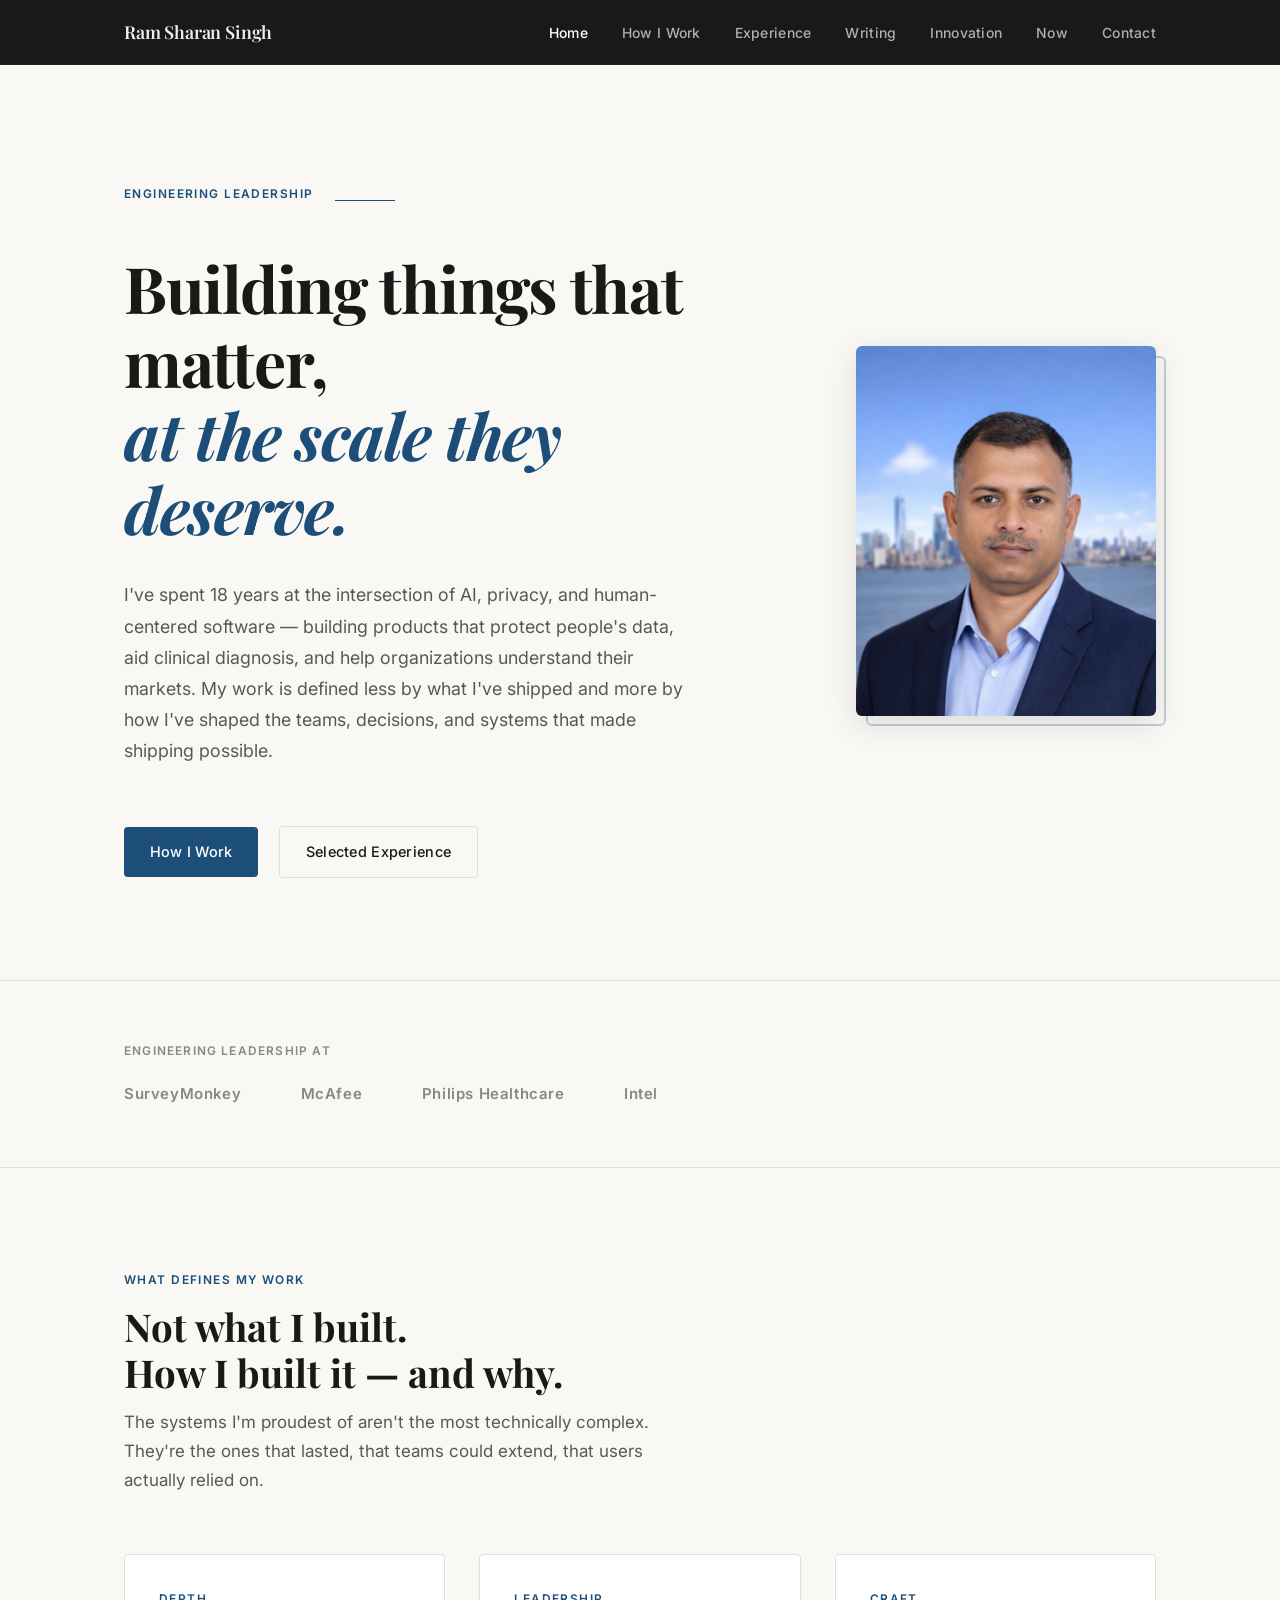
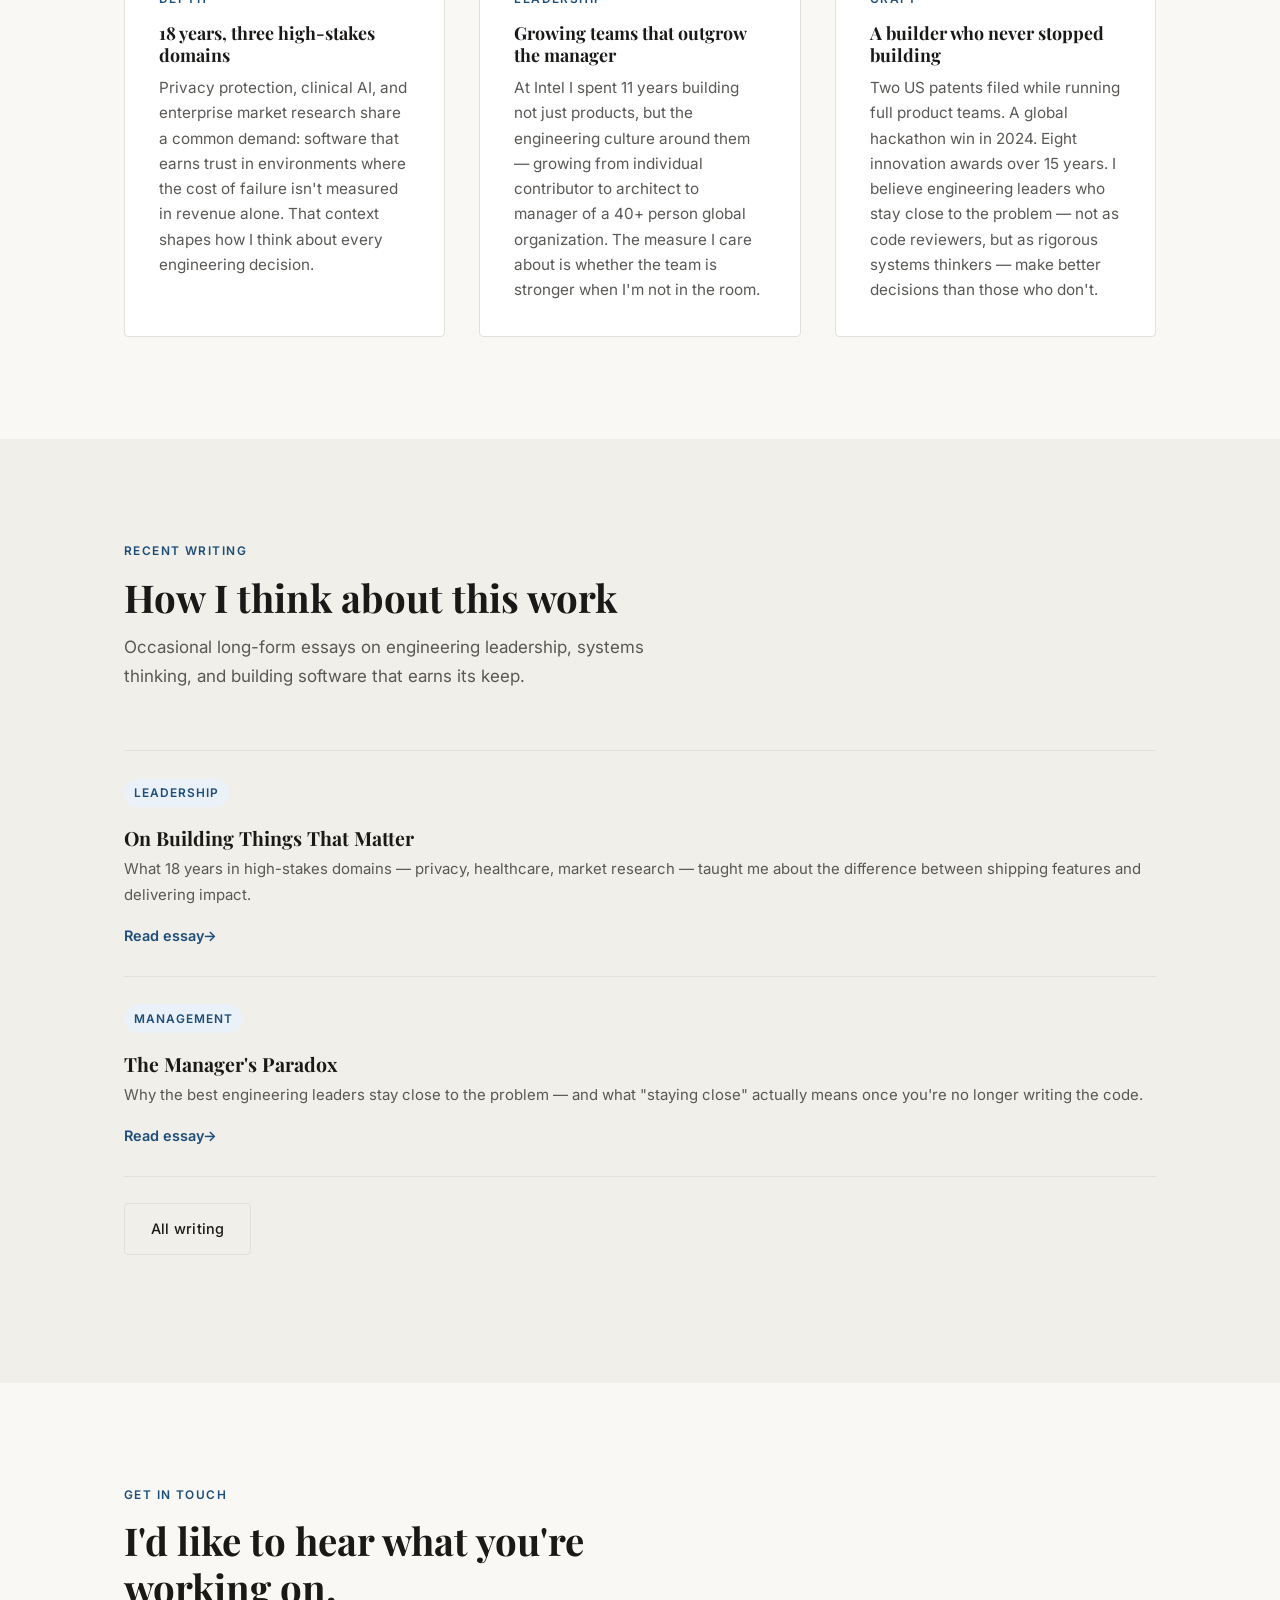
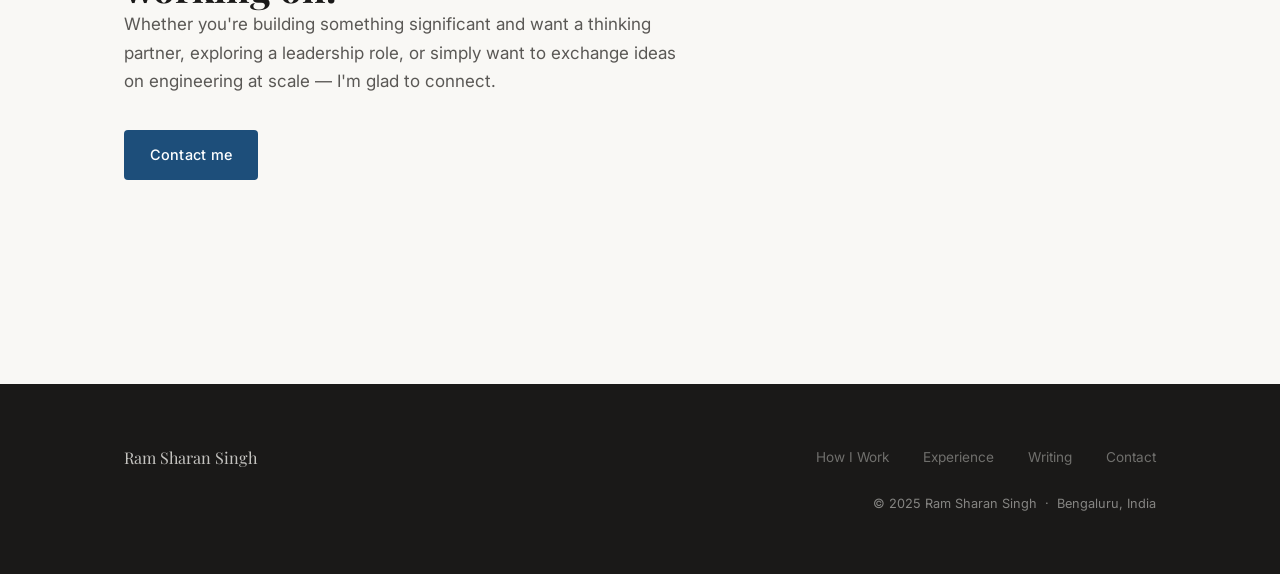
==== index.html @ 0c45be17 "Add files via upload" ====
<!DOCTYPE html>
<html lang="en">
<head>
  <meta charset="UTF-8" />
  <meta name="viewport" content="width=device-width, initial-scale=1.0" />
  <title>Ram Sharan Singh — Engineering Leader</title>
  <meta name="description" content="Ram Sharan Singh is a senior engineering leader with 18 years of experience building AI-powered products across privacy, healthcare, and market research at scale." />
  <meta name="keywords" content="engineering leader, AI, privacy, healthcare, SurveyMonkey, McAfee, Philips, Intel, India, Bengaluru" />

  <!-- Open Graph -->
  <meta property="og:title" content="Ram Sharan Singh — Engineering Leader" />
  <meta property="og:description" content="18 years building what matters. Engineering leadership at the intersection of AI, privacy, and scale." />
  <meta property="og:type" content="website" />

  <!-- Canonical -->
  <link rel="canonical" href="https://ramsharansingh.com/" />

  <link rel="stylesheet" href="css/main.css" />
</head>
<body>

  <!-- ============================================================
       NAVIGATION — same across all pages
       ============================================================ -->
  <nav class="nav" role="navigation" aria-label="Main navigation">
    <div class="nav-inner">
      <a href="index.html" class="nav-brand">Ram Sharan Singh</a>
      <button class="nav-toggle" aria-label="Toggle menu" aria-expanded="false">
        <span></span><span></span><span></span>
      </button>
      <ul class="nav-links" role="list">
        <li><a href="index.html">Home</a></li>
        <li><a href="how-i-work.html">How I Work</a></li>
        <li><a href="experience.html">Experience</a></li>
        <li><a href="writing.html">Writing</a></li>
        <li><a href="innovation.html">Innovation</a></li>
        <li><a href="now.html">Now</a></li>
        <li><a href="contact.html">Contact</a></li>
      </ul>
    </div>
  </nav>

  <main>

    <!-- ============================================================
         HERO
         Customize: headline, summary paragraph, CTA links
         Photo: replace images/photo.png with your own image file
         ============================================================ -->
    <section class="hero section">
      <div class="container">
        <div class="hero-layout">

          <!-- Left: text content -->
          <div class="hero-content">
            <div class="hero-eyebrow">
              <span class="eyebrow">Engineering Leadership</span>
            </div>

            <h1>
              Building things that matter,<br>
              <em>at the scale they deserve.</em>
            </h1>

            <p class="hero-summary">
              I've spent 18 years at the intersection of AI, privacy, and human-centered
              software — building products that protect people's data, aid clinical diagnosis,
              and help organizations understand their markets. My work is defined less by
              what I've shipped and more by how I've shaped the teams, decisions, and systems
              that made shipping possible.
            </p>

            <div class="hero-ctas">
              <a href="how-i-work.html" class="btn btn-primary">How I Work</a>
              <a href="experience.html" class="btn btn-secondary">Selected Experience</a>
            </div>
          </div>

          <!-- Right: portrait photo -->
          <div class="hero-photo-wrap">
            <div class="hero-photo-frame">
              <img
                src="images/photo.png"
                alt="Ram Sharan Singh — Senior Engineering Leader"
                class="hero-photo"
                width="420"
                height="520"
                loading="eager"
              />
            </div>
          </div>

        </div>
      </div>
    </section>

    <!-- ============================================================
         CREDIBILITY BAR
         Customize: company names / tenure
         ============================================================ -->
    <section class="credibility">
      <div class="container">
        <p class="credibility-label">Engineering leadership at</p>
        <div class="credibility-logos">
          <span>SurveyMonkey</span>
          <span>McAfee</span>
          <span>Philips Healthcare</span>
          <span>Intel</span>
        </div>
      </div>
    </section>

    <!-- ============================================================
         POSITIONING HIGHLIGHTS — three signal cards
         ============================================================ -->
    <section class="section">
      <div class="container">

        <div class="section-header">
          <span class="eyebrow">What defines my work</span>
          <h2>Not what I built.<br>How I built it — and why.</h2>
          <p>
            The systems I'm proudest of aren't the most technically complex.
            They're the ones that lasted, that teams could extend, that users actually relied on.
          </p>
        </div>

        <div class="highlights">

          <div class="highlight-card">
            <span class="eyebrow">Depth</span>
            <h3>18 years, three high-stakes domains</h3>
            <p>
              Privacy protection, clinical AI, and enterprise market research share a common
              demand: software that earns trust in environments where the cost of failure
              isn't measured in revenue alone. That context shapes how I think about every
              engineering decision.
            </p>
          </div>

          <div class="highlight-card">
            <span class="eyebrow">Leadership</span>
            <h3>Growing teams that outgrow the manager</h3>
            <p>
              At Intel I spent 11 years building not just products, but the engineering culture
              around them — growing from individual contributor to architect to manager of
              a 40+ person global organization. The measure I care about is whether the team
              is stronger when I'm not in the room.
            </p>
          </div>

          <div class="highlight-card">
            <span class="eyebrow">Craft</span>
            <h3>A builder who never stopped building</h3>
            <p>
              Two US patents filed while running full product teams. A global hackathon win
              in 2024. Eight innovation awards over 15 years. I believe engineering leaders
              who stay close to the problem — not as code reviewers, but as rigorous systems
              thinkers — make better decisions than those who don't.
            </p>
          </div>

        </div>

      </div>
    </section>

    <!-- ============================================================
         WRITING TEASER
         ============================================================ -->
    <section class="section section-alt">
      <div class="container">

        <div class="section-header">
          <span class="eyebrow">Recent Writing</span>
          <h2>How I think about this work</h2>
          <p>
            Occasional long-form essays on engineering leadership, systems thinking,
            and building software that earns its keep.
          </p>
        </div>

        <div style="display:flex; flex-direction:column; gap:1px;">

          <div style="padding: 1.5rem 0; border-top: 1px solid var(--border);">
            <span class="writing-tag">Leadership</span>
            <h3 style="font-size:1.15rem; margin: 0.4rem 0 0.4rem;">
              <a href="writing/on-building-things-that-matter.html" style="color:var(--text-primary); transition:color 200ms ease;">
                On Building Things That Matter
              </a>
            </h3>
            <p style="font-size:0.88rem; color:var(--text-secondary); margin-bottom:0.75rem;">
              What 18 years in high-stakes domains — privacy, healthcare, market research —
              taught me about the difference between shipping features and delivering impact.
            </p>
            <a href="writing/on-building-things-that-matter.html" class="btn-ghost">Read essay</a>
          </div>

          <div style="padding: 1.5rem 0; border-top: 1px solid var(--border);">
            <span class="writing-tag">Management</span>
            <h3 style="font-size:1.15rem; margin: 0.4rem 0 0.4rem;">
              <a href="writing/the-managers-paradox.html" style="color:var(--text-primary); transition:color 200ms ease;">
                The Manager's Paradox
              </a>
            </h3>
            <p style="font-size:0.88rem; color:var(--text-secondary); margin-bottom:0.75rem;">
              Why the best engineering leaders stay close to the problem —
              and what "staying close" actually means once you're no longer writing the code.
            </p>
            <a href="writing/the-managers-paradox.html" class="btn-ghost">Read essay</a>
          </div>

          <div style="padding: 1.5rem 0; border-top: 1px solid var(--border);">
            <a href="writing.html" class="btn btn-secondary" style="display:inline-flex;">
              All writing
            </a>
          </div>

        </div>

      </div>
    </section>

    <!-- ============================================================
         CONTACT CTA
         ============================================================ -->
    <section class="section">
      <div class="container">
        <div style="max-width:560px;">
          <span class="eyebrow">Get in touch</span>
          <h2>I'd like to hear what you're working on.</h2>
          <p style="color:var(--text-secondary); margin-bottom:var(--space-lg);">
            Whether you're building something significant and want a thinking partner,
            exploring a leadership role, or simply want to exchange ideas on engineering
            at scale — I'm glad to connect.
          </p>
          <a href="contact.html" class="btn btn-primary">Contact me</a>
        </div>
      </div>
    </section>

  </main>

  <!-- ============================================================
       FOOTER — same across all pages
       ============================================================ -->
  <footer class="footer" role="contentinfo">
    <div class="footer-inner">
      <span class="footer-brand">Ram Sharan Singh</span>
      <nav class="footer-links" aria-label="Footer navigation">
        <a href="how-i-work.html">How I Work</a>
        <a href="experience.html">Experience</a>
        <a href="writing.html">Writing</a>
        <a href="contact.html">Contact</a>
      </nav>
      <p class="footer-copy">
        <!-- Customize: update year automatically or manually -->
        &copy; 2025 Ram Sharan Singh &nbsp;·&nbsp; Bengaluru, India
      </p>
    </div>
  </footer>

  <script src="js/nav.js"></script>
</body>
</html>
---- css/main.css ----
/* ============================================================
   Ram Sharan Singh — Personal Site
   Design System: Minimalist editorial, calm authority
   Customize: CSS variables in :root for colors/fonts
   ============================================================ */

/* --- Google Fonts import --- */
@import url('https://fonts.googleapis.com/css2?family=Playfair+Display:ital,wght@0,400;0,600;0,700;1,400&family=Inter:wght@300;400;500;600&display=swap');

/* --- Design Tokens --- */
:root {
  /* Color palette */
  --bg:          #F9F8F5;      /* warm off-white canvas */
  --bg-alt:      #F1EFE9;      /* alternating section background */
  --surface:     #FFFFFF;
  --text-primary: #1A1918;     /* warm near-black */
  --text-secondary: #5A5855;   /* warm mid-gray */
  --text-muted:  #8A8884;      /* light gray labels */
  --accent:      #1D4E7A;      /* deep slate blue — authority, calm */
  --accent-hover: #163A5A;
  --accent-light: #EAF1F8;
  --border:      #E2E0DC;
  --nav-bg:      #1A1918;      /* dark nav */
  --nav-text:    #F0EFEB;

  /* Typography */
  --font-serif:  'Playfair Display', Georgia, 'Times New Roman', serif;
  --font-sans:   'Inter', -apple-system, BlinkMacSystemFont, 'Segoe UI', sans-serif;

  /* Spacing */
  --space-xs:   0.375rem;
  --space-sm:   0.75rem;
  --space-md:   1.25rem;
  --space-lg:   2rem;
  --space-xl:   3.5rem;
  --space-2xl:  6rem;

  /* Layout */
  --container:  1100px;
  --prose:      680px;

  /* Transitions */
  --transition: 200ms ease;

  /* Radius */
  --radius:     4px;
}

/* --- Reset --- */
*, *::before, *::after { box-sizing: border-box; margin: 0; padding: 0; }

html {
  font-size: 17px;
  scroll-behavior: smooth;
  -webkit-text-size-adjust: 100%;
}

body {
  font-family: var(--font-sans);
  background: var(--bg);
  color: var(--text-primary);
  line-height: 1.7;
  font-weight: 400;
  -webkit-font-smoothing: antialiased;
  -moz-osx-font-smoothing: grayscale;
}

img { max-width: 100%; display: block; }
a { color: inherit; text-decoration: none; }
ul { list-style: none; }

/* --- Typography --- */
h1, h2, h3, h4 {
  font-family: var(--font-serif);
  line-height: 1.2;
  font-weight: 700;
  color: var(--text-primary);
}

h1 { font-size: clamp(2.4rem, 5vw, 3.8rem); }
h2 { font-size: clamp(1.75rem, 3vw, 2.5rem); }
h3 { font-size: clamp(1.25rem, 2vw, 1.6rem); }
h4 { font-size: 1.1rem; font-family: var(--font-sans); font-weight: 600; }

p { margin-bottom: 1.25em; }
p:last-child { margin-bottom: 0; }

strong { font-weight: 600; }
em { font-style: italic; }

/* --- Layout Utilities --- */
.container {
  max-width: var(--container);
  margin: 0 auto;
  padding: 0 var(--space-lg);
}

.prose {
  max-width: var(--prose);
}

.section {
  padding: var(--space-2xl) 0;
}

.section-alt {
  background: var(--bg-alt);
}

/* --- Eyebrow Labels --- */
.eyebrow {
  font-family: var(--font-sans);
  font-size: 0.7rem;
  font-weight: 600;
  letter-spacing: 0.12em;
  text-transform: uppercase;
  color: var(--accent);
  display: block;
  margin-bottom: 0.75rem;
}

/* --- Navigation --- */
.nav {
  background: var(--nav-bg);
  position: sticky;
  top: 0;
  z-index: 100;
  border-bottom: 1px solid rgba(255,255,255,0.05);
}

.nav-inner {
  max-width: var(--container);
  margin: 0 auto;
  padding: 0 var(--space-lg);
  display: flex;
  align-items: center;
  justify-content: space-between;
  height: 64px;
}

.nav-brand {
  font-family: var(--font-serif);
  font-size: 1.05rem;
  font-weight: 600;
  color: var(--nav-text);
  letter-spacing: -0.01em;
  white-space: nowrap;
}

.nav-brand:hover { color: #fff; }

.nav-links {
  display: flex;
  align-items: center;
  gap: var(--space-lg);
}

.nav-links a {
  font-size: 0.82rem;
  font-weight: 500;
  color: rgba(240,239,235,0.7);
  letter-spacing: 0.02em;
  transition: color var(--transition);
  white-space: nowrap;
}

.nav-links a:hover,
.nav-links a.active { color: #fff; }

/* Hamburger toggle */
.nav-toggle {
  display: none;
  flex-direction: column;
  gap: 5px;
  cursor: pointer;
  padding: 4px;
  background: none;
  border: none;
}

.nav-toggle span {
  display: block;
  width: 24px;
  height: 2px;
  background: var(--nav-text);
  border-radius: 2px;
  transition: transform var(--transition), opacity var(--transition);
}

/* --- Hero Section --- */
.hero {
  padding: var(--space-2xl) 0;
  padding-top: calc(var(--space-2xl) + 1rem);
}

/* Two-column hero layout: text left, photo right */
.hero-layout {
  display: grid;
  grid-template-columns: 1fr auto;
  gap: var(--space-2xl);
  align-items: center;
}

.hero-content {
  min-width: 0;
}

.hero-eyebrow {
  display: flex;
  align-items: center;
  gap: var(--space-md);
  margin-bottom: var(--space-lg);
}

.hero-eyebrow::after {
  content: '';
  flex: 1;
  max-width: 60px;
  height: 1px;
  background: var(--accent);
}

.hero h1 {
  max-width: 680px;
  margin-bottom: var(--space-lg);
  line-height: 1.15;
  letter-spacing: -0.02em;
}

.hero h1 em {
  font-style: italic;
  color: var(--accent);
}

.hero-summary {
  max-width: 560px;
  font-size: 1.05rem;
  color: var(--text-secondary);
  line-height: 1.75;
  margin-bottom: var(--space-xl);
}

.hero-ctas {
  display: flex;
  flex-wrap: wrap;
  gap: var(--space-md);
  align-items: center;
}

/* Photo frame */
.hero-photo-wrap {
  flex-shrink: 0;
}

.hero-photo-frame {
  position: relative;
  width: 300px;
}

/* Decorative offset border behind the photo */
.hero-photo-frame::before {
  content: '';
  position: absolute;
  inset: 0;
  border: 2px solid var(--accent);
  border-radius: 6px;
  transform: translate(10px, 10px);
  opacity: 0.25;
  z-index: 0;
}

.hero-photo {
  position: relative;
  z-index: 1;
  width: 300px;
  height: 370px;
  object-fit: cover;
  object-position: center top;
  border-radius: 6px;
  display: block;
  box-shadow: 0 8px 32px rgba(0,0,0,0.12);
}

/* --- Buttons --- */
.btn {
  display: inline-flex;
  align-items: center;
  gap: 0.4rem;
  padding: 0.75rem 1.5rem;
  font-family: var(--font-sans);
  font-size: 0.85rem;
  font-weight: 500;
  letter-spacing: 0.02em;
  border-radius: var(--radius);
  transition: all var(--transition);
  cursor: pointer;
  border: none;
}

.btn-primary {
  background: var(--accent);
  color: #fff;
}

.btn-primary:hover {
  background: var(--accent-hover);
  transform: translateY(-1px);
}

.btn-secondary {
  background: transparent;
  color: var(--text-primary);
  border: 1.5px solid var(--border);
}

.btn-secondary:hover {
  border-color: var(--accent);
  color: var(--accent);
}

.btn-ghost {
  background: transparent;
  color: var(--accent);
  padding: 0;
  font-weight: 600;
  font-size: 0.85rem;
  gap: 0.3rem;
}

.btn-ghost::after {
  content: '→';
  transition: transform var(--transition);
}

.btn-ghost:hover::after { transform: translateX(3px); }

/* --- Credibility Bar --- */
.credibility {
  padding: var(--space-xl) 0;
  border-top: 1px solid var(--border);
  border-bottom: 1px solid var(--border);
}

.credibility-label {
  font-size: 0.7rem;
  font-weight: 600;
  letter-spacing: 0.1em;
  text-transform: uppercase;
  color: var(--text-muted);
  margin-bottom: var(--space-md);
}

.credibility-logos {
  display: flex;
  flex-wrap: wrap;
  align-items: center;
  gap: var(--space-xl);
}

.credibility-logos span {
  font-family: var(--font-sans);
  font-size: 0.88rem;
  font-weight: 600;
  color: var(--text-secondary);
  letter-spacing: 0.04em;
  opacity: 0.7;
  transition: opacity var(--transition);
}

.credibility-logos span:hover { opacity: 1; }

/* --- Highlight Grid (Home 3-column) --- */
.highlights {
  display: grid;
  grid-template-columns: repeat(3, 1fr);
  gap: var(--space-lg);
  margin-top: var(--space-xl);
}

.highlight-card {
  padding: var(--space-lg);
  background: var(--surface);
  border: 1px solid var(--border);
  border-radius: var(--radius);
  transition: border-color var(--transition), box-shadow var(--transition);
}

.highlight-card:hover {
  border-color: var(--accent);
  box-shadow: 0 4px 20px rgba(29,78,122,0.07);
}

.highlight-card h3 {
  font-size: 1.05rem;
  margin-bottom: 0.6rem;
}

.highlight-card p {
  font-size: 0.9rem;
  color: var(--text-secondary);
  line-height: 1.65;
  margin-bottom: 0;
}

/* --- Section Header --- */
.section-header {
  margin-bottom: var(--space-xl);
}

.section-header h2 {
  margin-bottom: 0.75rem;
}

.section-header p {
  max-width: 560px;
  color: var(--text-secondary);
  font-size: 1rem;
  margin-bottom: 0;
}

/* --- Principle Blocks (How I Work) --- */
.principle {
  display: grid;
  grid-template-columns: 1fr 2fr;
  gap: var(--space-xl);
  padding: var(--space-xl) 0;
  border-top: 1px solid var(--border);
}

.principle:last-child { border-bottom: 1px solid var(--border); }

.principle-label {
  padding-top: 0.3rem;
}

.principle-label .number {
  font-family: var(--font-serif);
  font-size: 3rem;
  font-weight: 400;
  color: var(--border);
  line-height: 1;
  margin-bottom: 0.5rem;
  display: block;
}

.principle-label h3 {
  font-size: 1.15rem;
  line-height: 1.3;
}

.principle-body p {
  color: var(--text-secondary);
  font-size: 0.95rem;
  line-height: 1.75;
}

/* --- Optimize Table --- */
.optimize-grid {
  display: grid;
  grid-template-columns: 1fr 1fr;
  gap: var(--space-lg);
  margin-top: var(--space-xl);
}

.optimize-col {
  padding: var(--space-lg);
  border-radius: var(--radius);
}

.optimize-col.for {
  background: var(--accent-light);
  border-left: 3px solid var(--accent);
}

.optimize-col.avoid {
  background: var(--bg-alt);
  border-left: 3px solid var(--border);
}

.optimize-col h4 {
  margin-bottom: var(--space-md);
  font-size: 0.8rem;
  font-weight: 600;
  letter-spacing: 0.08em;
  text-transform: uppercase;
  color: var(--text-muted);
}

.optimize-col li {
  font-size: 0.9rem;
  color: var(--text-secondary);
  padding: 0.4rem 0;
  border-bottom: 1px solid rgba(0,0,0,0.05);
  display: flex;
  align-items: center;
  gap: 0.5rem;
}

.optimize-col li:last-child { border-bottom: none; }

.optimize-col.for li::before {
  content: '✓';
  color: var(--accent);
  font-weight: 700;
  font-size: 0.75rem;
  flex-shrink: 0;
}

.optimize-col.avoid li::before {
  content: '×';
  color: var(--text-muted);
  font-weight: 700;
  font-size: 0.75rem;
  flex-shrink: 0;
}

/* --- Case Studies (Experience) --- */
.case {
  padding: var(--space-xl) 0;
  border-top: 1px solid var(--border);
}

.case:first-of-type { border-top: none; padding-top: 0; }

.case-meta {
  display: flex;
  flex-wrap: wrap;
  align-items: baseline;
  gap: 0.5rem var(--space-md);
  margin-bottom: var(--space-md);
}

.case-company {
  font-size: 0.75rem;
  font-weight: 600;
  letter-spacing: 0.1em;
  text-transform: uppercase;
  color: var(--accent);
}

.case-tenure {
  font-size: 0.8rem;
  color: var(--text-muted);
}

.case h3 {
  font-size: clamp(1.3rem, 2.5vw, 1.75rem);
  margin-bottom: var(--space-md);
  line-height: 1.25;
}

.case-grid {
  display: grid;
  grid-template-columns: repeat(3, 1fr);
  gap: var(--space-lg);
  margin: var(--space-lg) 0;
  padding: var(--space-lg);
  background: var(--bg-alt);
  border-radius: var(--radius);
}

.case-dimension h4 {
  font-size: 0.7rem;
  font-weight: 600;
  letter-spacing: 0.1em;
  text-transform: uppercase;
  color: var(--text-muted);
  margin-bottom: 0.5rem;
}

.case-dimension p {
  font-size: 0.9rem;
  color: var(--text-secondary);
  margin-bottom: 0;
  line-height: 1.6;
}

.case-body {
  font-size: 0.95rem;
  color: var(--text-secondary);
  line-height: 1.8;
}

.case-lesson {
  margin-top: var(--space-lg);
  padding: var(--space-md) var(--space-lg);
  border-left: 3px solid var(--accent);
  background: var(--accent-light);
  border-radius: 0 var(--radius) var(--radius) 0;
  font-style: italic;
  font-size: 0.95rem;
  color: var(--text-secondary);
}

/* --- Writing Cards --- */
.writing-grid {
  display: grid;
  grid-template-columns: repeat(2, 1fr);
  gap: var(--space-lg);
}

.writing-card {
  padding: var(--space-lg);
  border: 1px solid var(--border);
  border-radius: var(--radius);
  background: var(--surface);
  transition: all var(--transition);
  display: flex;
  flex-direction: column;
}

.writing-card:hover {
  border-color: var(--accent);
  box-shadow: 0 4px 20px rgba(29,78,122,0.07);
  transform: translateY(-2px);
}

.writing-card.featured {
  grid-column: span 2;
  display: grid;
  grid-template-columns: 2fr 1fr;
  gap: var(--space-xl);
  align-items: center;
  border-left: 3px solid var(--accent);
}

.writing-tag {
  font-size: 0.7rem;
  font-weight: 600;
  letter-spacing: 0.08em;
  text-transform: uppercase;
  color: var(--accent);
  background: var(--accent-light);
  padding: 0.25rem 0.6rem;
  border-radius: 20px;
  display: inline-block;
  margin-bottom: var(--space-sm);
}

.writing-card h3 {
  font-size: 1.2rem;
  margin-bottom: 0.5rem;
  line-height: 1.3;
}

.writing-card p {
  font-size: 0.9rem;
  color: var(--text-secondary);
  line-height: 1.65;
  margin-bottom: var(--space-md);
  flex: 1;
}

.writing-stub {
  padding: var(--space-md) 0;
  border-top: 1px solid var(--border);
  display: flex;
  flex-direction: column;
  gap: 0.3rem;
}

.writing-stub-title {
  font-family: var(--font-serif);
  font-size: 1rem;
  font-weight: 600;
  color: var(--text-secondary);
}

.writing-stub-note {
  font-size: 0.8rem;
  color: var(--text-muted);
}

/* --- Innovation Items --- */
.innovation-list {
  display: flex;
  flex-direction: column;
  gap: var(--space-xl);
}

.innovation-item {
  display: grid;
  grid-template-columns: 120px 1fr;
  gap: var(--space-xl);
  padding-top: var(--space-xl);
  border-top: 1px solid var(--border);
}

.innovation-item:first-child { border-top: none; padding-top: 0; }

.innovation-year {
  font-family: var(--font-serif);
  font-size: 2.5rem;
  font-weight: 400;
  color: var(--border);
  line-height: 1;
  padding-top: 0.25rem;
}

.innovation-type {
  font-size: 0.7rem;
  font-weight: 600;
  letter-spacing: 0.1em;
  text-transform: uppercase;
  color: var(--accent);
  display: block;
  margin-bottom: 0.5rem;
}

.innovation-item h3 {
  font-size: 1.25rem;
  margin-bottom: 0.75rem;
  line-height: 1.3;
}

.innovation-item p {
  font-size: 0.9rem;
  color: var(--text-secondary);
  line-height: 1.75;
  margin-bottom: 0;
}

/* --- Now Page --- */
.now-section {
  max-width: 640px;
}

.now-item {
  padding: var(--space-lg) 0;
  border-bottom: 1px solid var(--border);
}

.now-item:last-child { border-bottom: none; }

.now-item h3 {
  font-size: 1.1rem;
  margin-bottom: 0.5rem;
}

.now-item p {
  font-size: 0.9rem;
  color: var(--text-secondary);
  margin-bottom: 0;
}

/* --- Contact --- */
.contact-body {
  max-width: 580px;
}

.contact-links {
  display: flex;
  flex-direction: column;
  gap: var(--space-md);
  margin-top: var(--space-xl);
}

.contact-link {
  display: flex;
  align-items: center;
  gap: var(--space-md);
  padding: var(--space-md) var(--space-lg);
  background: var(--surface);
  border: 1px solid var(--border);
  border-radius: var(--radius);
  transition: all var(--transition);
  font-size: 0.95rem;
  color: var(--text-primary);
}

.contact-link:hover {
  border-color: var(--accent);
  color: var(--accent);
  box-shadow: 0 2px 12px rgba(29,78,122,0.07);
}

.contact-link-label {
  font-size: 0.7rem;
  font-weight: 600;
  letter-spacing: 0.08em;
  text-transform: uppercase;
  color: var(--text-muted);
  display: block;
  margin-bottom: 0.2rem;
}

.contact-link-value {
  font-weight: 500;
}

/* --- Contact Form --- */
.contact-social-link {
  display: inline-flex;
  align-items: center;
  gap: 0.6rem;
  font-size: 0.88rem;
  color: var(--text-secondary);
  transition: color var(--transition);
}

.contact-social-link:hover { color: var(--accent); }

.contact-form {
  display: flex;
  flex-direction: column;
  gap: var(--space-md);
}

.form-row {
  display: grid;
  grid-template-columns: 1fr 1fr;
  gap: var(--space-md);
}

.form-group {
  display: flex;
  flex-direction: column;
  gap: 0.35rem;
}

.form-label {
  font-size: 0.8rem;
  font-weight: 600;
  color: var(--text-primary);
  letter-spacing: 0.01em;
}

.form-required {
  color: var(--accent);
  margin-left: 1px;
}

.form-input {
  font-family: var(--font-sans);
  font-size: 0.92rem;
  color: var(--text-primary);
  background: var(--surface);
  border: 1.5px solid var(--border);
  border-radius: var(--radius);
  padding: 0.65rem 0.9rem;
  width: 100%;
  transition: border-color var(--transition), box-shadow var(--transition);
  outline: none;
  -webkit-appearance: none;
  appearance: none;
}

.form-input::placeholder { color: var(--text-muted); }

.form-input:focus {
  border-color: var(--accent);
  box-shadow: 0 0 0 3px rgba(29,78,122,0.1);
}

.form-input.input-error {
  border-color: #c0392b;
  box-shadow: 0 0 0 3px rgba(192,57,43,0.08);
}

.form-select {
  background-image: url("data:image/svg+xml,%3Csvg xmlns='http://www.w3.org/2000/svg' width='12' height='8' viewBox='0 0 12 8'%3E%3Cpath d='M1 1l5 5 5-5' stroke='%238A8884' stroke-width='1.5' fill='none' stroke-linecap='round'/%3E%3C/svg%3E");
  background-repeat: no-repeat;
  background-position: right 0.9rem center;
  padding-right: 2.2rem;
  cursor: pointer;
}

.form-textarea {
  resize: vertical;
  min-height: 140px;
  line-height: 1.6;
}

.form-error {
  font-size: 0.78rem;
  color: #c0392b;
  min-height: 1rem;
  display: block;
}

.form-submit {
  align-self: flex-start;
  display: inline-flex;
  align-items: center;
  gap: 0.5rem;
  padding: 0.8rem 1.75rem;
  font-size: 0.88rem;
  margin-top: 0.25rem;
}

.form-submit:disabled {
  opacity: 0.7;
  cursor: not-allowed;
  transform: none;
}

/* Success banner */
.form-success {
  display: flex;
  align-items: flex-start;
  gap: var(--space-md);
  padding: var(--space-md) var(--space-lg);
  background: #eaf7f0;
  border: 1.5px solid #27ae60;
  border-radius: var(--radius);
  color: #1e7a45;
}

.form-success svg { flex-shrink: 0; margin-top: 2px; }

.form-success strong {
  display: block;
  font-size: 0.95rem;
  margin-bottom: 0.25rem;
}

.form-success p {
  font-size: 0.88rem;
  margin: 0;
  color: #2d6a47;
}

/* Error banner */
.form-error-banner {
  display: flex;
  align-items: center;
  gap: 0.75rem;
  padding: var(--space-md) var(--space-lg);
  background: #fdf0ee;
  border: 1.5px solid #e74c3c;
  border-radius: var(--radius);
  color: #c0392b;
  font-size: 0.88rem;
}

/* Responsive form */
@media (max-width: 640px) {
  .form-row { grid-template-columns: 1fr; }
  .form-submit { width: 100%; justify-content: center; }
}

/* --- Essay / Prose page --- */
.essay-header {
  padding: var(--space-2xl) 0 var(--space-xl);
  border-bottom: 1px solid var(--border);
  margin-bottom: var(--space-xl);
}

.essay-header h1 {
  font-size: clamp(1.9rem, 4vw, 3rem);
  max-width: 720px;
  margin-bottom: var(--space-md);
  line-height: 1.2;
}

.essay-meta {
  font-size: 0.82rem;
  color: var(--text-muted);
}

.essay-body {
  max-width: var(--prose);
  font-size: 1.0625rem;
  line-height: 1.85;
}

.essay-body h2 {
  font-size: 1.5rem;
  margin-top: var(--space-xl);
  margin-bottom: var(--space-md);
}

.essay-body p { margin-bottom: 1.4em; }

.essay-nav {
  display: flex;
  justify-content: space-between;
  align-items: center;
  padding: var(--space-xl) 0;
  border-top: 1px solid var(--border);
  margin-top: var(--space-2xl);
  font-size: 0.85rem;
}

/* --- Footer --- */
.footer {
  background: var(--nav-bg);
  color: rgba(240,239,235,0.5);
  padding: var(--space-xl) 0;
  margin-top: var(--space-2xl);
}

.footer-inner {
  max-width: var(--container);
  margin: 0 auto;
  padding: 0 var(--space-lg);
  display: flex;
  align-items: center;
  justify-content: space-between;
  flex-wrap: wrap;
  gap: var(--space-md);
}

.footer-brand {
  font-family: var(--font-serif);
  color: rgba(240,239,235,0.8);
  font-size: 0.95rem;
}

.footer-links {
  display: flex;
  gap: var(--space-lg);
}

.footer-links a {
  font-size: 0.8rem;
  color: rgba(240,239,235,0.4);
  transition: color var(--transition);
}

.footer-links a:hover { color: rgba(240,239,235,0.9); }

.footer-copy {
  font-size: 0.75rem;
  width: 100%;
  text-align: right;
}

/* --- Responsive --- */
@media (max-width: 900px) {
  :root { --space-2xl: 4rem; }

  /* Hero: stack photo above text on tablet */
  .hero-layout {
    grid-template-columns: 1fr;
    gap: var(--space-xl);
  }

  .hero-photo-wrap {
    order: -1;         /* photo moves above text */
    display: flex;
    justify-content: center;
  }

  .hero-photo-frame { width: 220px; }
  .hero-photo { width: 220px; height: 270px; }

  .highlights { grid-template-columns: 1fr; }
  .principle {
    grid-template-columns: 1fr;
    gap: var(--space-md);
  }
  .principle-label .number { font-size: 2rem; }

  .optimize-grid { grid-template-columns: 1fr; }
  .case-grid { grid-template-columns: 1fr 1fr; }

  .writing-grid { grid-template-columns: 1fr; }
  .writing-card.featured {
    grid-column: span 1;
    grid-template-columns: 1fr;
  }

  .innovation-item {
    grid-template-columns: 80px 1fr;
    gap: var(--space-lg);
  }

  .footer-copy { text-align: left; }
}

@media (max-width: 640px) {
  :root { --space-2xl: 3rem; }

  .nav-links { display: none; flex-direction: column; gap: var(--space-md); }
  .nav-links.open { display: flex; }
  .nav-inner { flex-wrap: wrap; height: auto; padding-top: 0.75rem; padding-bottom: 0.75rem; }
  .nav-toggle { display: flex; }

  /* Mobile nav open state */
  .nav-inner.open .nav-links {
    display: flex;
    width: 100%;
    padding: var(--space-md) 0 var(--space-sm);
    border-top: 1px solid rgba(255,255,255,0.08);
  }

  .case-grid { grid-template-columns: 1fr; }
  .innovation-item { grid-template-columns: 1fr; gap: var(--space-sm); }
  .innovation-year { font-size: 1.5rem; }

  .hero-photo-frame { width: 180px; }
  .hero-photo { width: 180px; height: 220px; }
  .hero-ctas { flex-direction: column; align-items: flex-start; }

  .footer-inner { flex-direction: column; align-items: flex-start; }
  .footer-copy { text-align: left; }
}

/* --- Utility classes --- */
.text-muted { color: var(--text-muted); }
.text-secondary { color: var(--text-secondary); }
.text-accent { color: var(--accent); }
.mt-xl { margin-top: var(--space-xl); }
.mb-xl { margin-bottom: var(--space-xl); }
.divider { border: none; border-top: 1px solid var(--border); margin: var(--space-xl) 0; }

/* Contact grid */
@media (max-width: 768px) {
  .contact-grid {
    grid-template-columns: 1fr !important;
    gap: var(--space-xl) !important;
  }
}

/* --- Print --- */
@media print {
  .nav, .footer { display: none; }
  .section { padding: 1.5rem 0; }
}
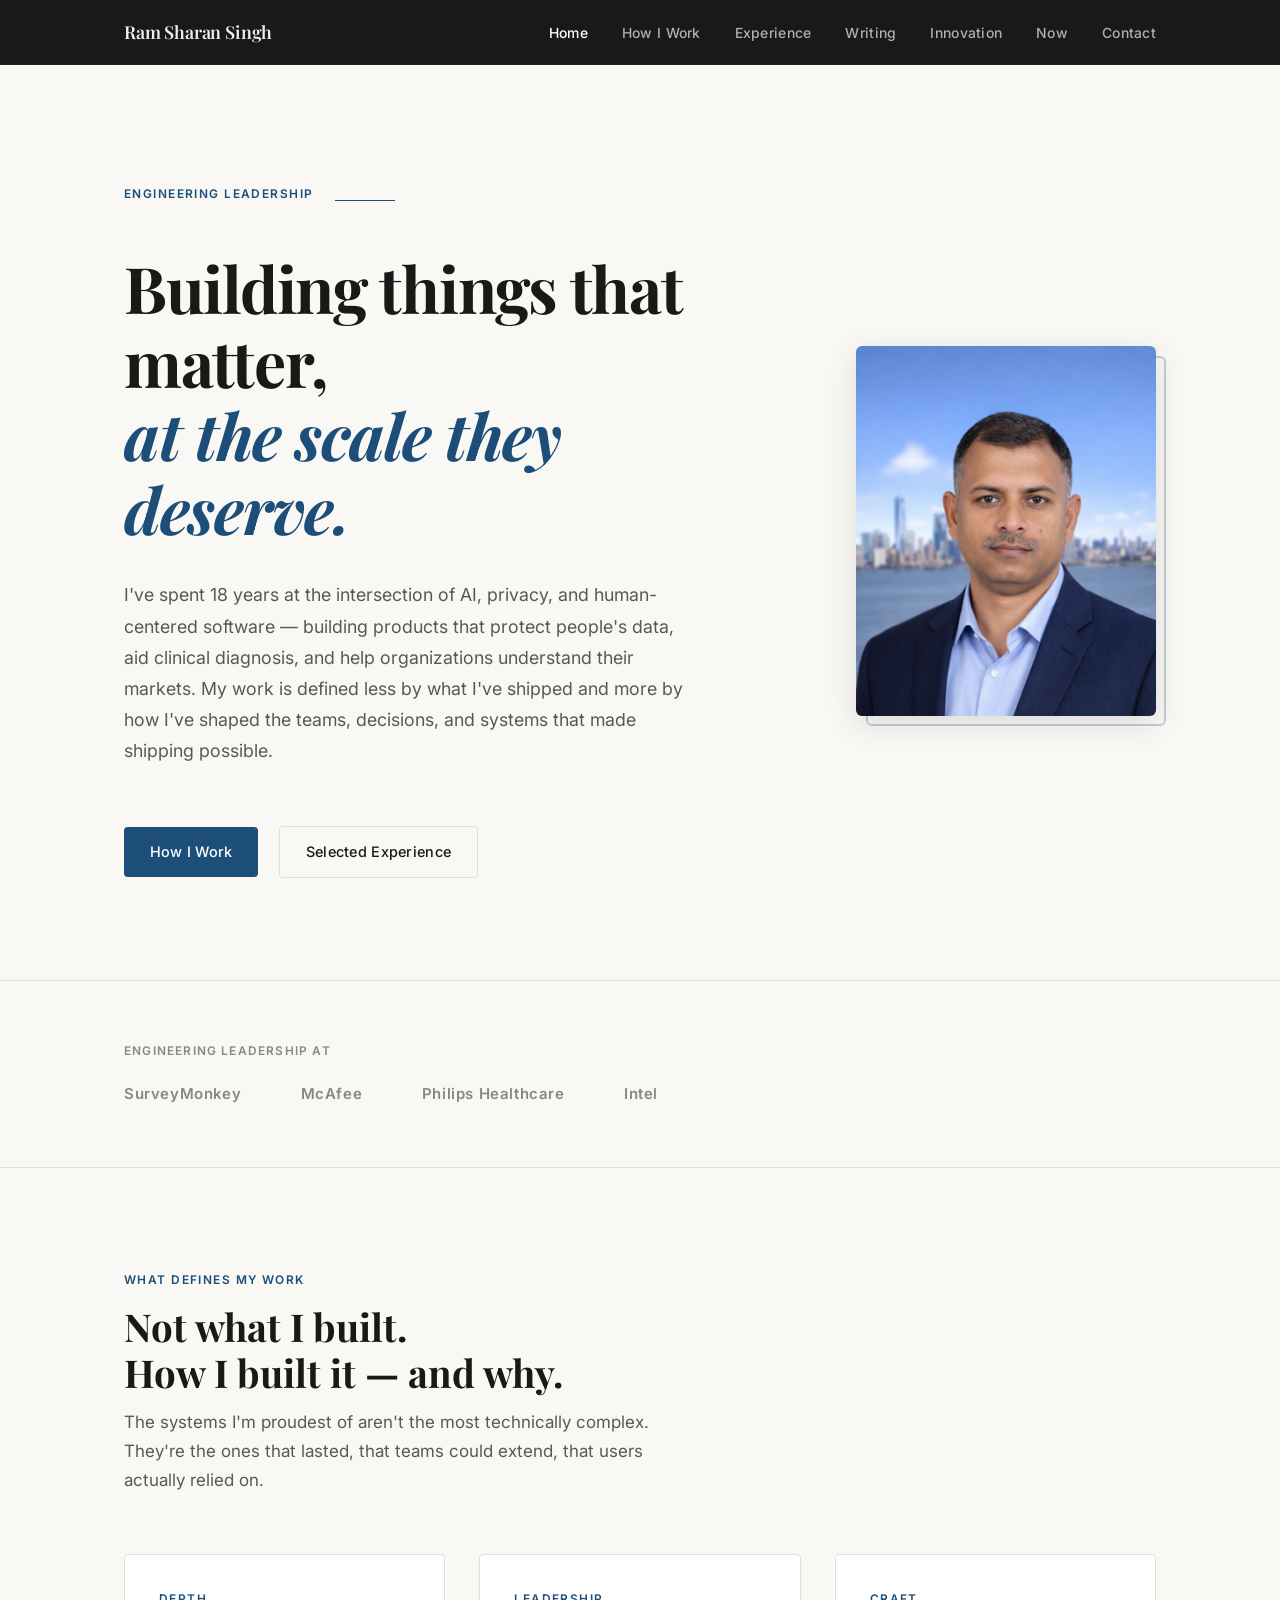
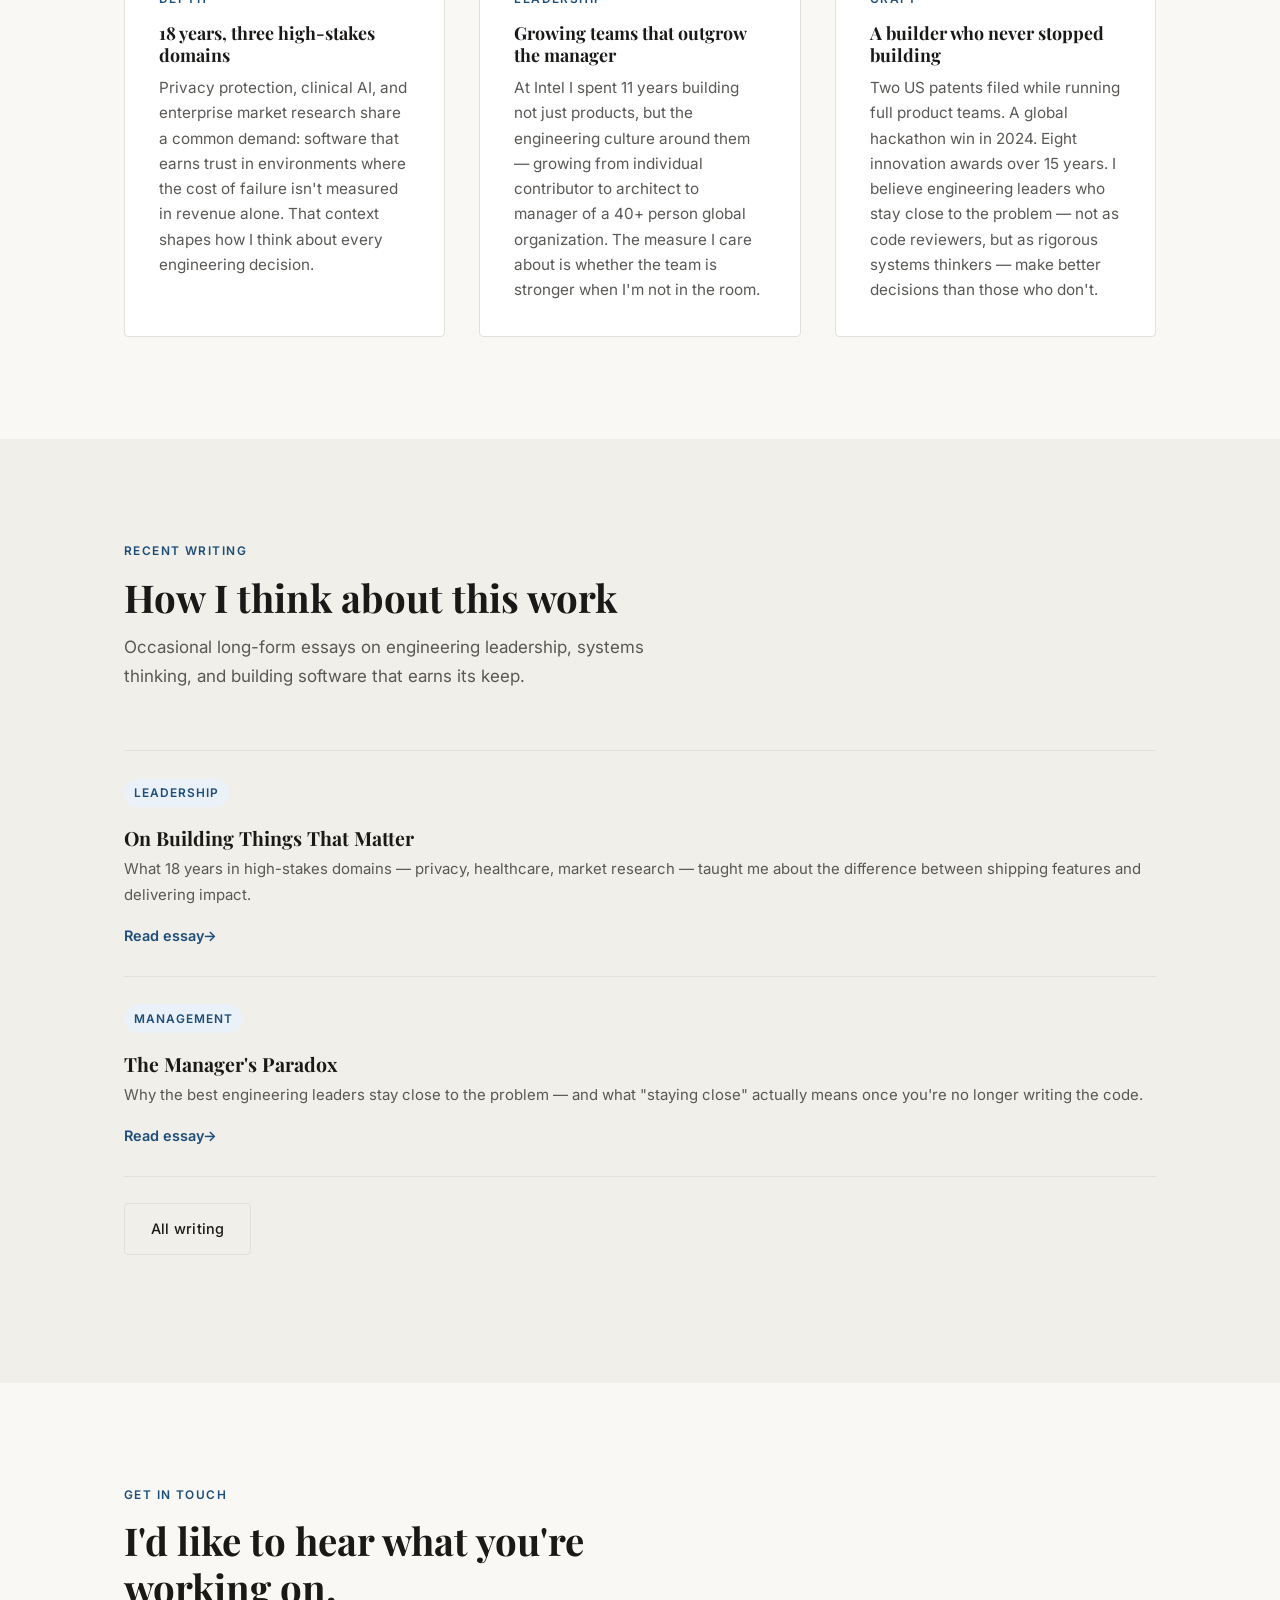
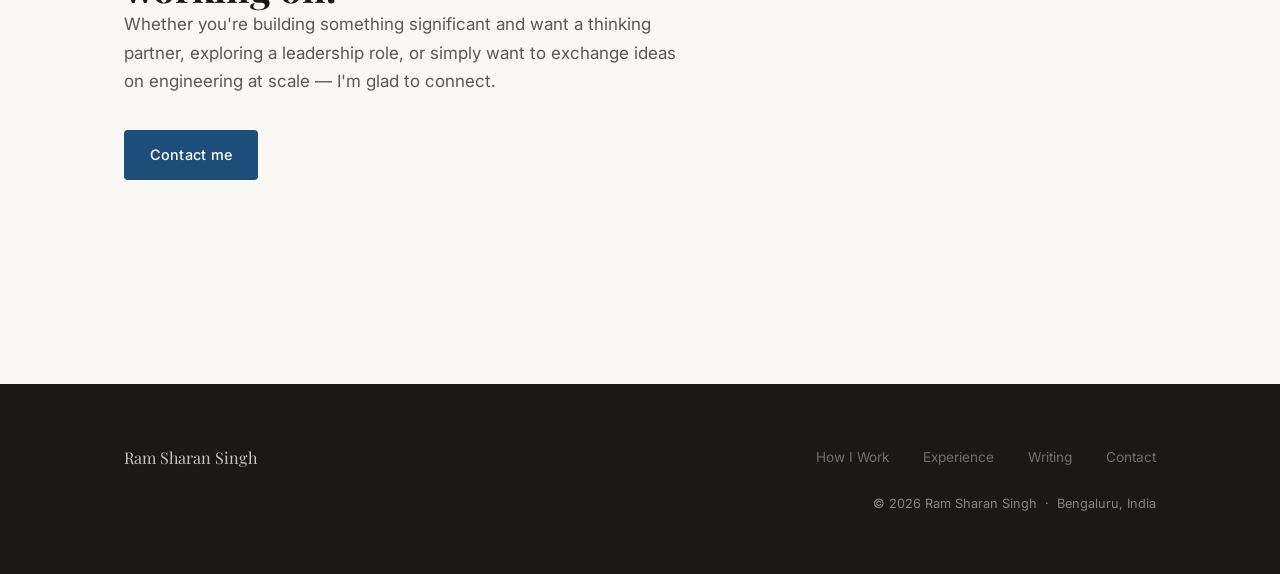
==== commit 797ee145: "v1.4 — Complete site with all improvements Pages: Home, How I Work, Experience (4 case studies), Wri" ====
--- a/index.html
+++ b/index.html
@@ -3,17 +3,102 @@
 <head>
   <meta charset="UTF-8" />
   <meta name="viewport" content="width=device-width, initial-scale=1.0" />
-  <title>Ram Sharan Singh — Engineering Leader</title>
-  <meta name="description" content="Ram Sharan Singh is a senior engineering leader with 18 years of experience building AI-powered products across privacy, healthcare, and market research at scale." />
-  <meta name="keywords" content="engineering leader, AI, privacy, healthcare, SurveyMonkey, McAfee, Philips, Intel, India, Bengaluru" />
+
+  <title>Ram Sharan Singh — Senior Engineering Leader | AI, Privacy &amp; Scale</title>
+  <meta name="description" content="Ram Sharan Singh is a senior engineering leader with 18 years building AI-powered products in privacy, healthcare, and market research at SurveyMonkey, McAfee, Philips, and Intel. Based in Bengaluru, India." />
+  <meta name="keywords" content="Ram Sharan Singh, engineering leader, AI, privacy, SurveyMonkey, McAfee, Philips Healthcare, Intel, Bengaluru, India, senior engineering manager" />
+  <meta name="author" content="Ram Sharan Singh" />
+  <meta name="robots" content="index, follow" />
 
   <!-- Open Graph -->
-  <meta property="og:title" content="Ram Sharan Singh — Engineering Leader" />
-  <meta property="og:description" content="18 years building what matters. Engineering leadership at the intersection of AI, privacy, and scale." />
   <meta property="og:type" content="website" />
+  <meta property="og:url" content="https://ramsharans.com/" />
+  <meta property="og:site_name" content="Ram Sharan Singh" />
+  <meta property="og:title" content="Ram Sharan Singh — Senior Engineering Leader" />
+  <meta property="og:description" content="18 years building what matters — AI, privacy, healthcare, and market research at SurveyMonkey, McAfee, Philips, and Intel." />
+  <meta property="og:image" content="https://ramsharans.com/images/photo.png" />
+  <meta property="og:image:width" content="420" />
+  <meta property="og:image:height" content="520" />
+  <meta property="og:image:alt" content="Ram Sharan Singh — Senior Engineering Leader" />
+  <meta property="og:locale" content="en_IN" />
 
   <!-- Canonical -->
-  <link rel="canonical" href="https://ramsharansingh.com/" />
+  <link rel="canonical" href="https://ramsharans.com/" />
+
+  <!-- JSON-LD: Person schema -->
+  <script type="application/ld+json">
+  {
+    "@context": "https://schema.org",
+    "@type": "Person",
+    "name": "Ram Sharan Singh",
+    "jobTitle": "Senior Engineering Manager",
+    "description": "Engineering leader with 18 years of experience building AI-powered products in privacy, healthcare, and market research at SurveyMonkey, McAfee, Philips Healthcare, and Intel.",
+    "url": "https://ramsharans.com",
+    "image": "https://ramsharans.com/images/photo.png",
+    "sameAs": [
+      "https://www.linkedin.com/in/ramsharans",
+      "https://github.com/ramsharans"
+    ],
+    "worksFor": {
+      "@type": "Organization",
+      "name": "SurveyMonkey",
+      "url": "https://www.surveymonkey.com"
+    },
+    "address": {
+      "@type": "PostalAddress",
+      "addressLocality": "Bengaluru",
+      "addressRegion": "Karnataka",
+      "addressCountry": "IN"
+    },
+    "alumniOf": [
+      { "@type": "Organization", "name": "McAfee" },
+      { "@type": "Organization", "name": "Philips Healthcare" },
+      { "@type": "Organization", "name": "Intel" }
+    ],
+    "knowsAbout": [
+      "Engineering Leadership",
+      "Artificial Intelligence",
+      "Privacy Technology",
+      "Cloud Architecture",
+      "Healthcare Technology",
+      "Market Research Technology",
+      "Software Engineering Management",
+      "Distributed Systems"
+    ],
+    "hasCredential": [
+      {
+        "@type": "EducationalOccupationalCredential",
+        "name": "Master of Computer Applications",
+        "credentialCategory": "degree"
+      },
+      {
+        "@type": "EducationalOccupationalCredential",
+        "name": "The Leadership Consortium Certificate",
+        "credentialCategory": "certificate"
+      }
+    ]
+  }
+  </script>
+
+  <!-- JSON-LD: WebSite schema -->
+  <script type="application/ld+json">
+  {
+    "@context": "https://schema.org",
+    "@type": "WebSite",
+    "name": "Ram Sharan Singh",
+    "url": "https://ramsharans.com",
+    "description": "Personal website of Ram Sharan Singh, senior engineering leader specialising in AI, privacy, and scalable software systems.",
+    "author": {
+      "@type": "Person",
+      "name": "Ram Sharan Singh"
+    }
+  }
+  </script>
+
+  <!-- Favicon -->
+  <link rel="icon" type="image/svg+xml" href="images/favicon.svg" />
+  <!-- Theme colour for mobile browsers -->
+  <meta name="theme-color" content="#1D4E7A" />
 
   <link rel="stylesheet" href="css/main.css" />
 </head>
@@ -255,7 +340,7 @@
       </nav>
       <p class="footer-copy">
         <!-- Customize: update year automatically or manually -->
-        &copy; 2025 Ram Sharan Singh &nbsp;·&nbsp; Bengaluru, India
+        &copy; 2026 Ram Sharan Singh &nbsp;·&nbsp; Bengaluru, India
       </p>
     </div>
   </footer>
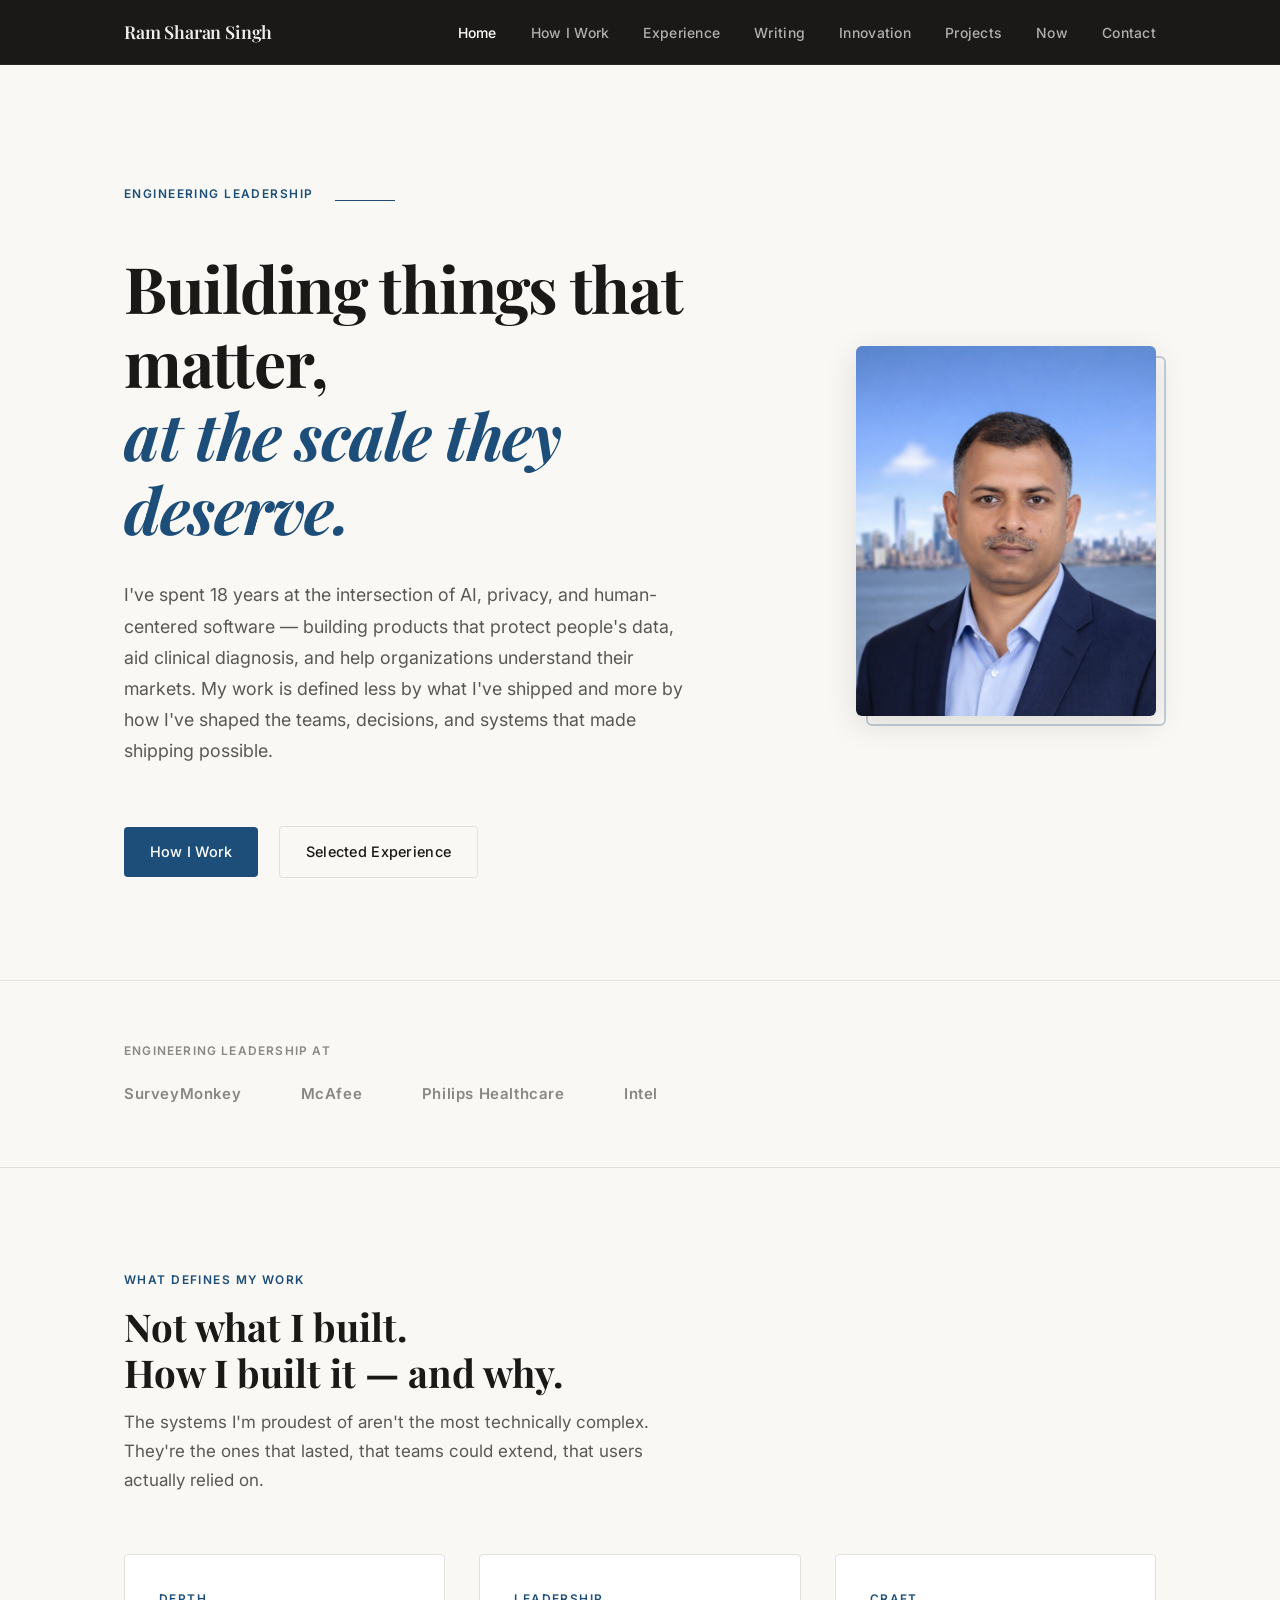
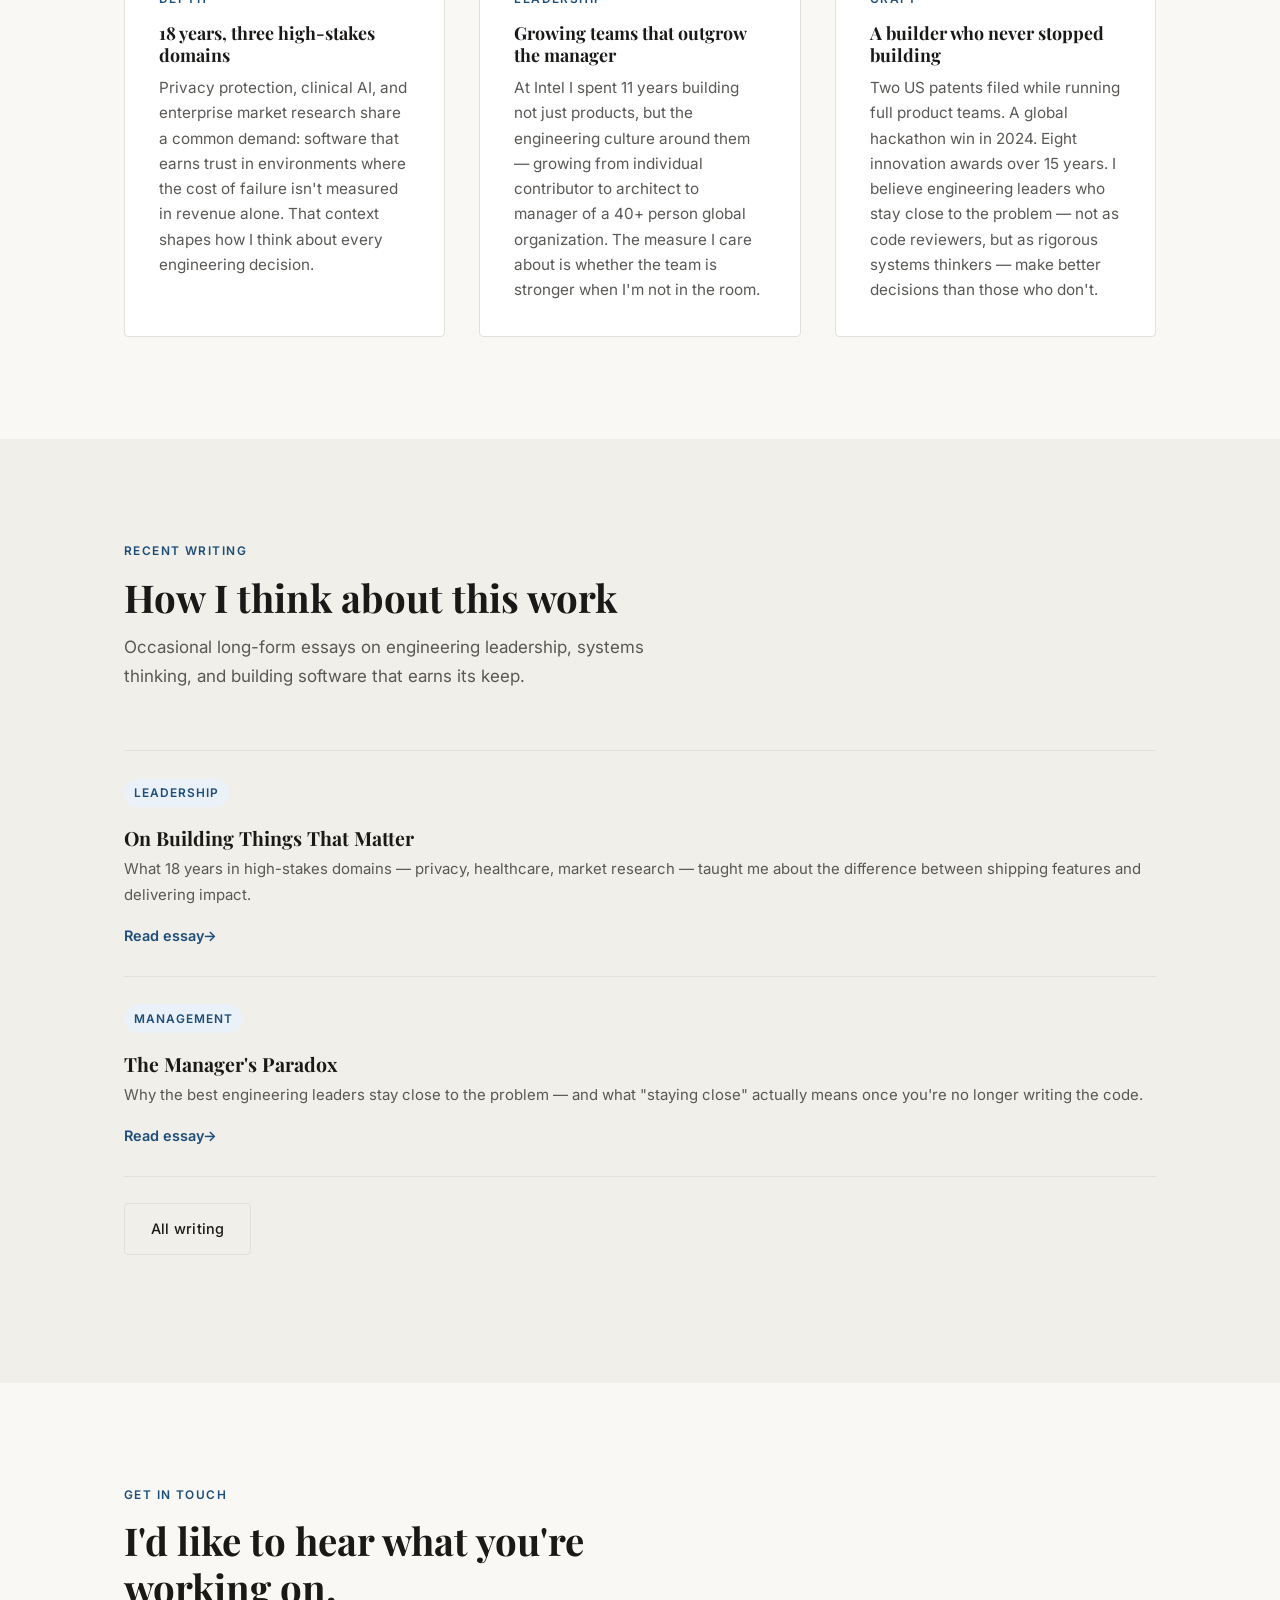
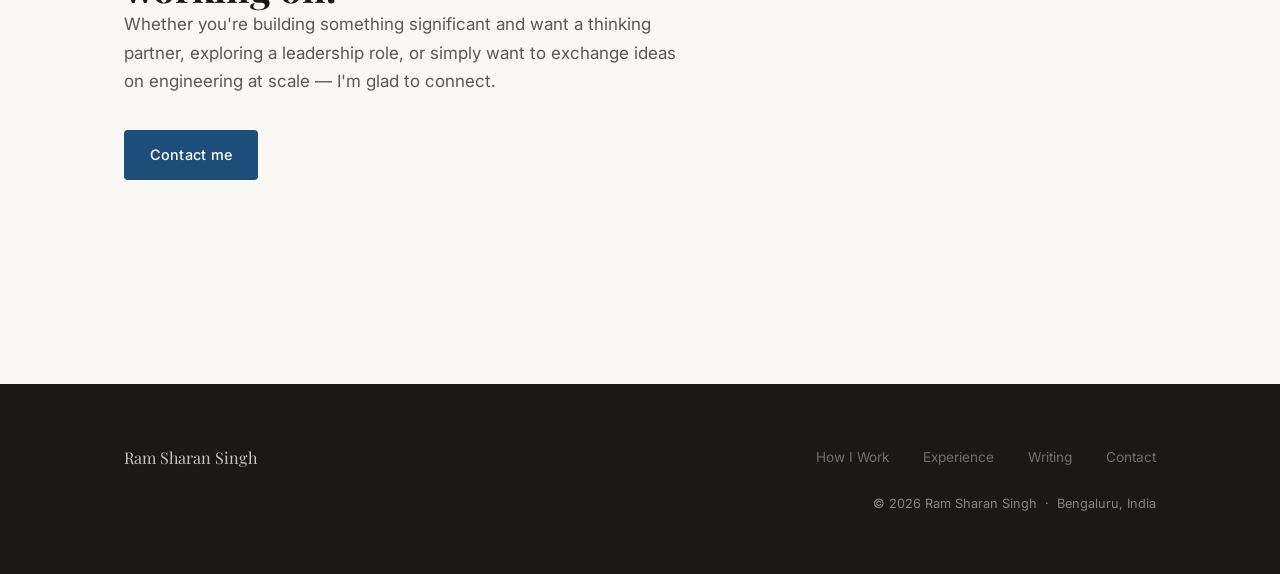
==== commit 1a2fc776: "Add Projects page with Sprint Retrospective and Radio Explorer New projects.html showcases two live " ====
--- a/index.html
+++ b/index.html
@@ -101,6 +101,15 @@
   <meta name="theme-color" content="#1D4E7A" />
 
   <link rel="stylesheet" href="css/main.css" />
+
+  <!-- Google Analytics -->
+  <script async src="https://www.googletagmanager.com/gtag/js?id=G-N9EWBCT1ZE"></script>
+  <script>
+    window.dataLayer = window.dataLayer || [];
+    function gtag(){dataLayer.push(arguments);}
+    gtag('js', new Date());
+    gtag('config', 'G-N9EWBCT1ZE');
+  </script>
 </head>
 <body>
 
@@ -119,6 +128,7 @@
         <li><a href="experience.html">Experience</a></li>
         <li><a href="writing.html">Writing</a></li>
         <li><a href="innovation.html">Innovation</a></li>
+        <li><a href="projects.html">Projects</a></li>
         <li><a href="now.html">Now</a></li>
         <li><a href="contact.html">Contact</a></li>
       </ul>
--- a/css/main.css
+++ b/css/main.css
@@ -671,6 +671,123 @@
   color: var(--text-muted);
 }
 
+/* --- Project Cards --- */
+.project-grid {
+  display: grid;
+  grid-template-columns: repeat(2, 1fr);
+  gap: var(--space-lg);
+}
+
+.project-card {
+  padding: var(--space-lg);
+  border: 1px solid var(--border);
+  border-radius: var(--radius);
+  border-left: 3px solid var(--accent);
+  background: var(--surface);
+  transition: all var(--transition);
+  display: flex;
+  flex-direction: column;
+  gap: var(--space-sm);
+}
+
+.project-card:hover {
+  border-left-color: var(--accent-hover);
+  box-shadow: 0 4px 20px rgba(29,78,122,0.09);
+  transform: translateY(-2px);
+}
+
+.project-card-meta {
+  display: flex;
+  align-items: center;
+  gap: 0.75rem;
+}
+
+.project-label {
+  font-family: var(--font-sans);
+  font-size: 0.72rem;
+  font-weight: 600;
+  letter-spacing: 0.08em;
+  text-transform: uppercase;
+  color: var(--text-muted);
+}
+
+.project-status {
+  font-size: 0.68rem;
+  font-weight: 600;
+  letter-spacing: 0.06em;
+  text-transform: uppercase;
+  color: #2a7a4b;
+  background: #e6f4ed;
+  padding: 0.15rem 0.5rem;
+  border-radius: 20px;
+}
+
+.project-card h3 {
+  font-size: 1.25rem;
+  line-height: 1.25;
+  margin-bottom: 0;
+}
+
+.project-card p {
+  font-size: 0.9rem;
+  color: var(--text-secondary);
+  line-height: 1.75;
+  flex-grow: 1;
+}
+
+.project-features {
+  list-style: none;
+  display: flex;
+  flex-direction: column;
+  gap: 0.35rem;
+  margin: 0.25rem 0;
+}
+
+.project-features li {
+  font-size: 0.83rem;
+  color: var(--text-secondary);
+  display: flex;
+  gap: 0.5rem;
+  align-items: flex-start;
+}
+
+.project-features li::before {
+  content: "·";
+  color: var(--accent);
+  font-weight: 700;
+  flex-shrink: 0;
+}
+
+.project-link {
+  display: inline-flex;
+  align-items: center;
+  gap: 0.3rem;
+  font-size: 0.85rem;
+  font-weight: 600;
+  color: var(--accent);
+  text-decoration: none;
+  margin-top: auto;
+  padding-top: var(--space-sm);
+  border-top: 1px solid var(--border);
+  transition: color var(--transition);
+}
+
+.project-link:hover { color: var(--accent-hover); }
+
+.project-placeholder {
+  padding: var(--space-lg);
+  border: 1px dashed var(--border);
+  border-radius: var(--radius);
+  display: flex;
+  align-items: center;
+  justify-content: center;
+  text-align: center;
+  color: var(--text-muted);
+  font-size: 0.85rem;
+  line-height: 1.6;
+  min-height: 200px;
+}
+
 /* --- Innovation Items --- */
 .innovation-list {
   display: flex;
@@ -1061,6 +1178,8 @@
     grid-template-columns: 1fr;
   }
 
+  .project-grid { grid-template-columns: 1fr; }
+
   .innovation-item {
     grid-template-columns: 80px 1fr;
     gap: var(--space-lg);
